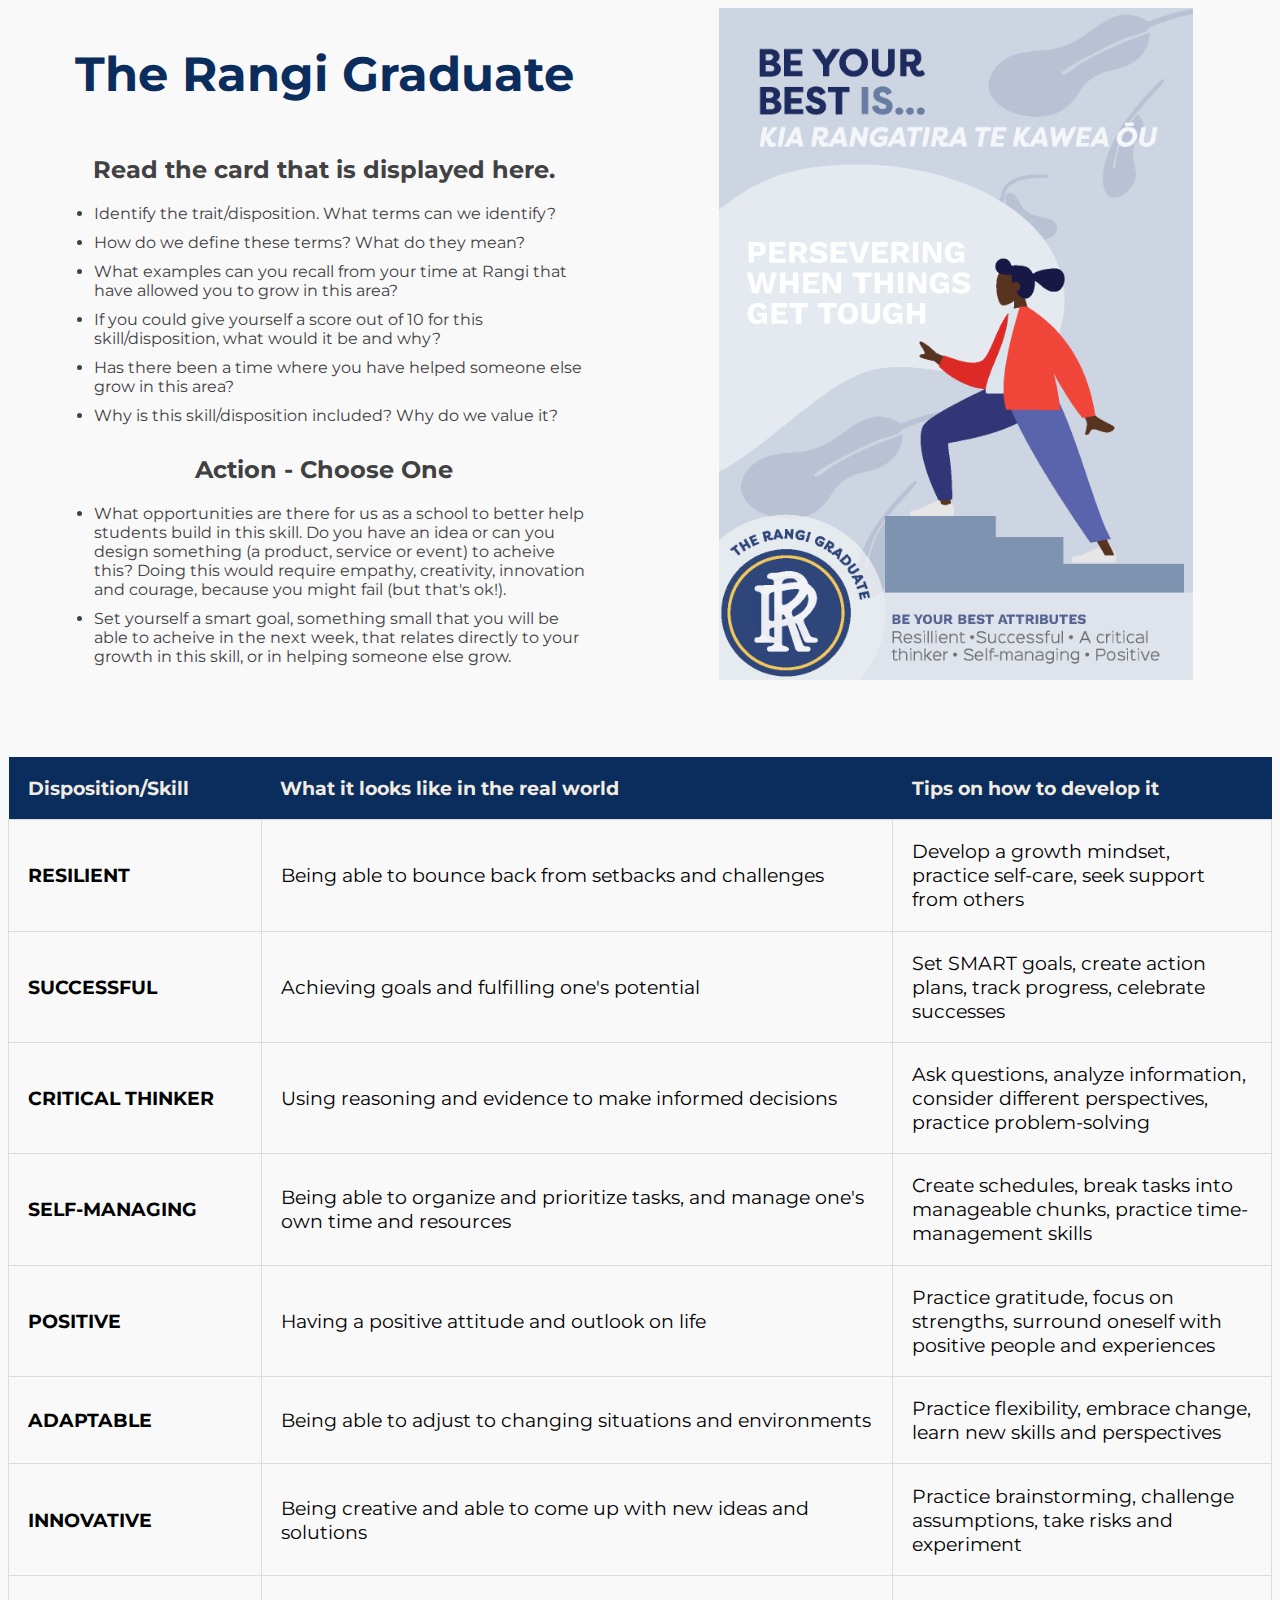
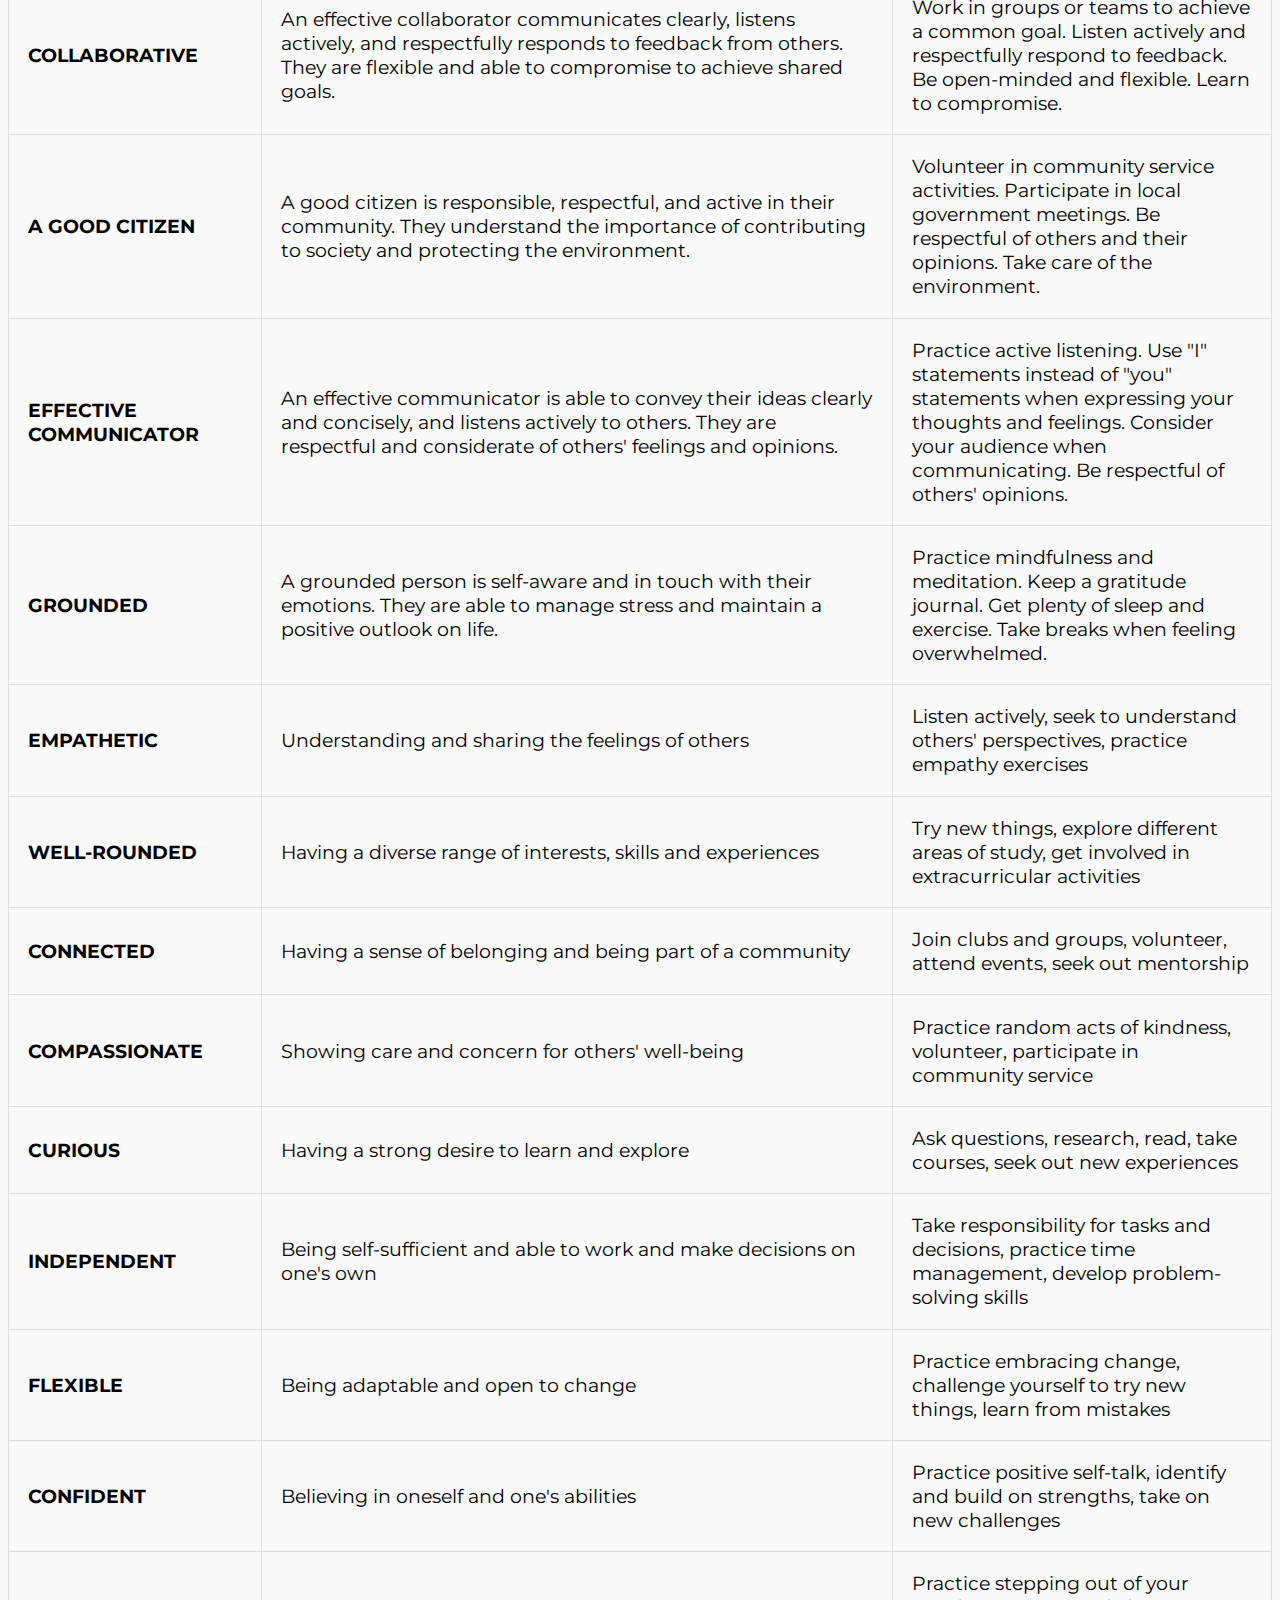
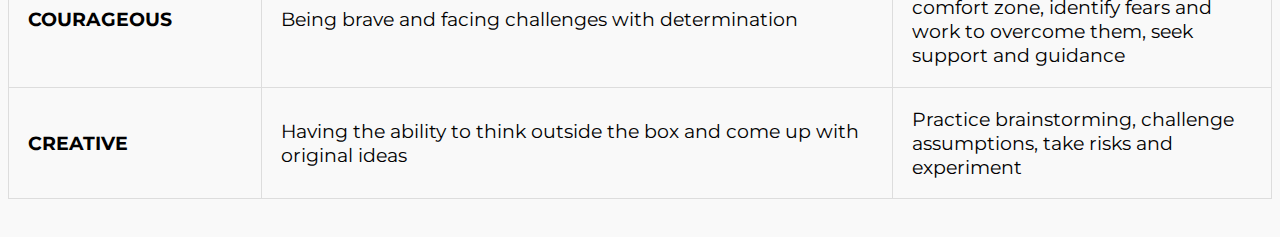
==== surprise_me/indexSurp.html @ 7ae43c40 "Add files via upload" ====
<!DOCTYPE html>
<html>
  <head>
    <meta charset="UTF-8">
    <title>Rangi Graduate</title>
    <link rel="stylesheet" type="text/css" href="styleSurp.css">
    <link rel="preconnect" href="https://fonts.gstatic.com">
    <link href="https://fonts.googleapis.com/css2?family=Montserrat:wght@400;700&display=swap" rel="stylesheet">
  </head>
  <body>
    <div id="container">
      <div id="info-section">
        <h1>The Rangi Graduate</h1>
        <h2>Read the card that is displayed here.</h2>
        <ul>
          <li>Identify the trait/disposition. What terms can we identify?</li>
          <li>How do we define these terms? What do they mean?</li>
          <li>What examples can you recall from your time at Rangi that have allowed you to grow in this area?</li>
          <li>If you could give yourself a score out of 10 for this skill/disposition, what would it be and why?</li>
          <li>Has there been a time where you have helped someone else grow in this area?</li>
          <li>Why is this skill/disposition included? Why do we value it?</li>
        </ul>
        <h2>Action - Choose One</h2>
        <ul>
          <li>What opportunities are there for us as a school to better help students build in this skill. Do you have an idea or can you design something (a product, service or event) to acheive this? Doing this would require empathy, creativity, innovation and courage, because you might fail (but that's ok!).</li>
          <li>Set yourself a smart goal, something small that you will be able to acheive in the next week, that relates directly to your growth in this skill, or in helping someone else grow.</li>
        </ul>

      </div>
      <div id="image-section">
        <img id="image" src="" alt="Random image">
      </div>
    </div>
    <script src="scriptSurp.js"></script>

</br>
</br>

    <div id="table-section">
        <table>
          <tr>
            <th>Disposition/Skill</th>
            <th>What it looks like in the real world</th>
            <th>Tips on how to develop it</th>
          </tr>
          <tr>
            <td>Resilient</td>
            <td>Being able to bounce back from setbacks and challenges</td>
            <td>Develop a growth mindset, practice self-care, seek support from others</td>
          </tr>
          <tr>
            <td>Successful</td>
            <td>Achieving goals and fulfilling one's potential</td>
            <td>Set SMART goals, create action plans, track progress, celebrate successes</td>
          </tr>
          <tr>
            <td>Critical Thinker</td>
            <td>Using reasoning and evidence to make informed decisions</td>
            <td>Ask questions, analyze information, consider different perspectives, practice problem-solving</td>
          </tr>
          <tr>
            <td>Self-Managing</td>
            <td>Being able to organize and prioritize tasks, and manage one's own time and resources</td>
            <td>Create schedules, break tasks into manageable chunks, practice time-management skills</td>
          </tr>
          <tr>
            <td>Positive</td>
            <td>Having a positive attitude and outlook on life</td>
            <td>Practice gratitude, focus on strengths, surround oneself with positive people and experiences</td>
          </tr>
          <tr>
            <td>Adaptable</td>
            <td>Being able to adjust to changing situations and environments</td>
            <td>Practice flexibility, embrace change, learn new skills and perspectives</td>
          </tr>
          <tr>
            <td>Innovative</td>
            <td>Being creative and able to come up with new ideas and solutions</td>
            <td>Practice brainstorming, challenge assumptions, take risks and experiment</td>
          </tr>
          <tr>
    <td>Collaborative</td>
    <td>An effective collaborator communicates clearly, listens actively, and respectfully responds to feedback from others. They are flexible and able to compromise to achieve shared goals.</td>
    <td>Work in groups or teams to achieve a common goal. Listen actively and respectfully respond to feedback. Be open-minded and flexible. Learn to compromise.</td>
  </tr>
  <tr>
    <td>A good citizen</td>
    <td>A good citizen is responsible, respectful, and active in their community. They understand the importance of contributing to society and protecting the environment.</td>
    <td>Volunteer in community service activities. Participate in local government meetings. Be respectful of others and their opinions. Take care of the environment.</td>
  </tr>
  <tr>
    <td>Effective communicator</td>
    <td>An effective communicator is able to convey their ideas clearly and concisely, and listens actively to others. They are respectful and considerate of others' feelings and opinions.</td>
    <td>Practice active listening. Use "I" statements instead of "you" statements when expressing your thoughts and feelings. Consider your audience when communicating. Be respectful of others' opinions.</td>
  </tr>
  <tr>
    <td>Grounded</td>
    <td>A grounded person is self-aware and in touch with their emotions. They are able to manage stress and maintain a positive outlook on life.</td>
    <td>Practice mindfulness and meditation. Keep a gratitude journal. Get plenty of sleep and exercise. Take breaks when feeling overwhelmed.</td>
  </tr>
  <tr>
    <td>Empathetic</td>
    <td>Understanding and sharing the feelings of others</td>
    <td>Listen actively, seek to understand others' perspectives, practice empathy exercises</td>
  </tr>
  <tr>
    <td>Well-rounded</td>
    <td>Having a diverse range of interests, skills and experiences</td>
    <td>Try new things, explore different areas of study, get involved in extracurricular activities</td>
  </tr>
  <tr>
    <td>Connected</td>
    <td>Having a sense of belonging and being part of a community</td>
    <td>Join clubs and groups, volunteer, attend events, seek out mentorship</td>
  </tr>
  <tr>
    <td>Compassionate</td>
    <td>Showing care and concern for others' well-being</td>
    <td>Practice random acts of kindness, volunteer, participate in community service</td>
  </tr>
  <tr>
    <td>Curious</td>
    <td>Having a strong desire to learn and explore</td>
    <td>Ask questions, research, read, take courses, seek out new experiences</td>
  </tr>
  <tr>
    <td>Independent</td>
    <td>Being self-sufficient and able to work and make decisions on one's own</td>
    <td>Take responsibility for tasks and decisions, practice time management, develop problem-solving skills</td>
  </tr>
  <tr>
    <tr>
    <td>Flexible</td>
    <td>Being adaptable and open to change</td>
    <td>Practice embracing change, challenge yourself to try new things, learn from mistakes</td>
  </tr>
  <tr>
    <td>Confident</td>
    <td>Believing in oneself and one's abilities</td>
    <td>Practice positive self-talk, identify and build on strengths, take on new challenges</td>
  </tr>
  <tr>
    <td>Courageous</td>
    <td>Being brave and facing challenges with determination</td>
    <td>Practice stepping out of your comfort zone, identify fears and work to overcome them, seek support and guidance</td>
  </tr>
  <tr>
    <td>Creative</td>
    <td>Having the ability to think outside the box and come up with original ideas</td>
    <td>Practice brainstorming, challenge assumptions, take risks and experiment</td>
  </tr>
</table>


  </body>
</html>
---- surprise_me/styleSurp.css ----
body {
        font-family: 'Montserrat', sans-serif;
        background-color: #f9f9f9;
        animation: fadeInAnimation ease 3s;
            animation-iteration-count: 1;
            animation-fill-mode: forwards;
      }

      @keyframes fadeInAnimation {
           0% {
               opacity: 0;
           }
           100% {
               opacity: 1;
           }
         }

#container {
  width: 100%;
  height: 100%;
  display: flex;
  justify-content: center;
  align-items: center;
}

#info-section {
  width: 50%;
  height: 100%;
  display: flex;
  flex-direction: column;
  justify-content: center;
  align-items: center;
}

#info-section h1 {
  font-size: 3em;
  color: #0B2D5D;
}

}

#info-section p {
  font-size: 1.5em;
}

#info-section ul {
  margin: 0 auto;
  text-align: left;
  max-width: 500px;
}

#image-section {
  width: 50%;
  height: 100%;
  display: flex;
  justify-content: center;
  align-items: center;
}

#image {
  max-width: 75%;
  max-height: 75%;
}

.ul{
  align: center;
  line-height: 1.7; /* increase the line spacing */
}

h2, li {
  color: #414042;
}


li {
  margin-bottom: 10px; /* add some margin between li items */
}



      table {
        width: 100%;
        border-collapse: collapse;
        border-spacing: 0;
        margin: 2em 0;
        font-size: 1.2em;
      }

      th {
        text-align: left;
        background-color: #0B2D5D;
        color: #F1ECE1;
        padding: 1em;
        font-weight: bold;
      }

      td {
        padding: 1em;
        border: 1px solid #ddd;
      }

      td:first-child {
        width: 20%;
        font-weight: bold;
        text-transform: uppercase;
      }

      td:nth-child(2) {
        width: 50%;
      }

      td:nth-child(3) {
        width: 30%;
      }

      tr:hover td {
        background-color: #F1ECE1;
        color: #0B2D5D;
      }
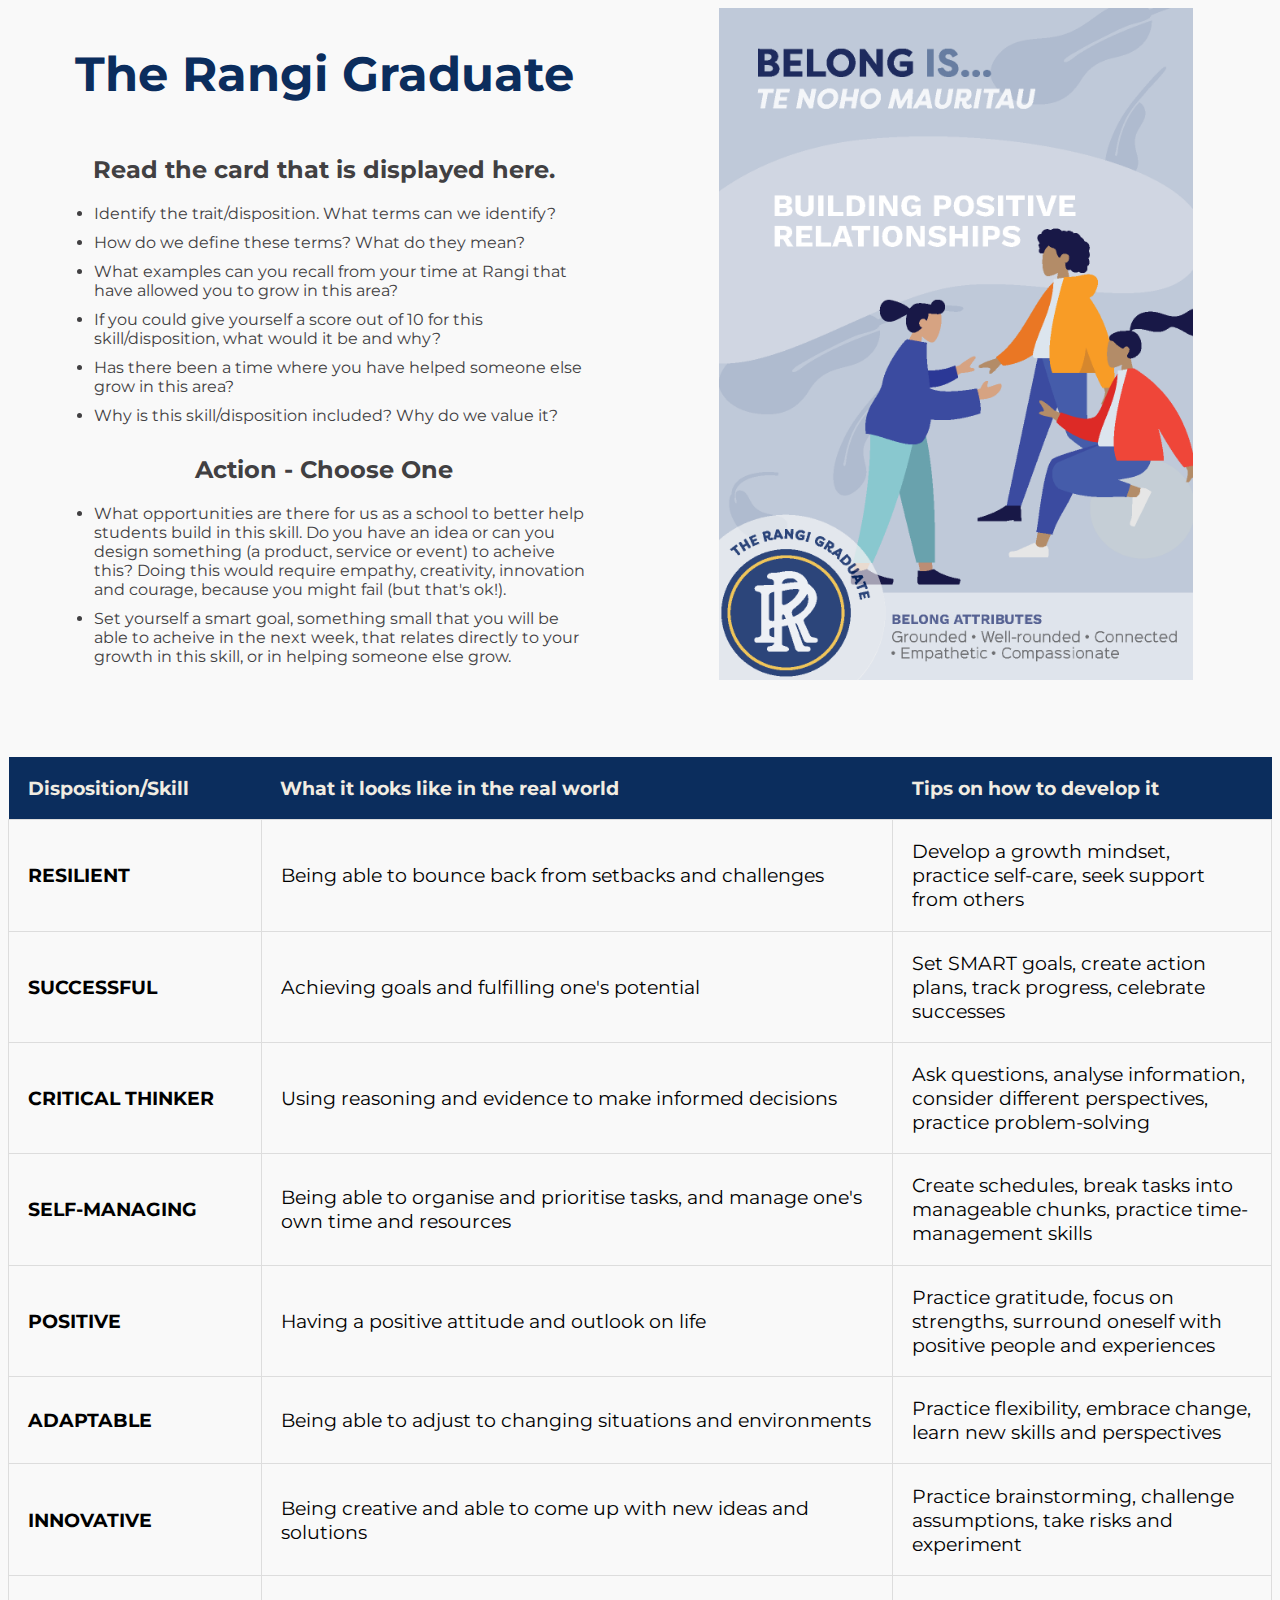
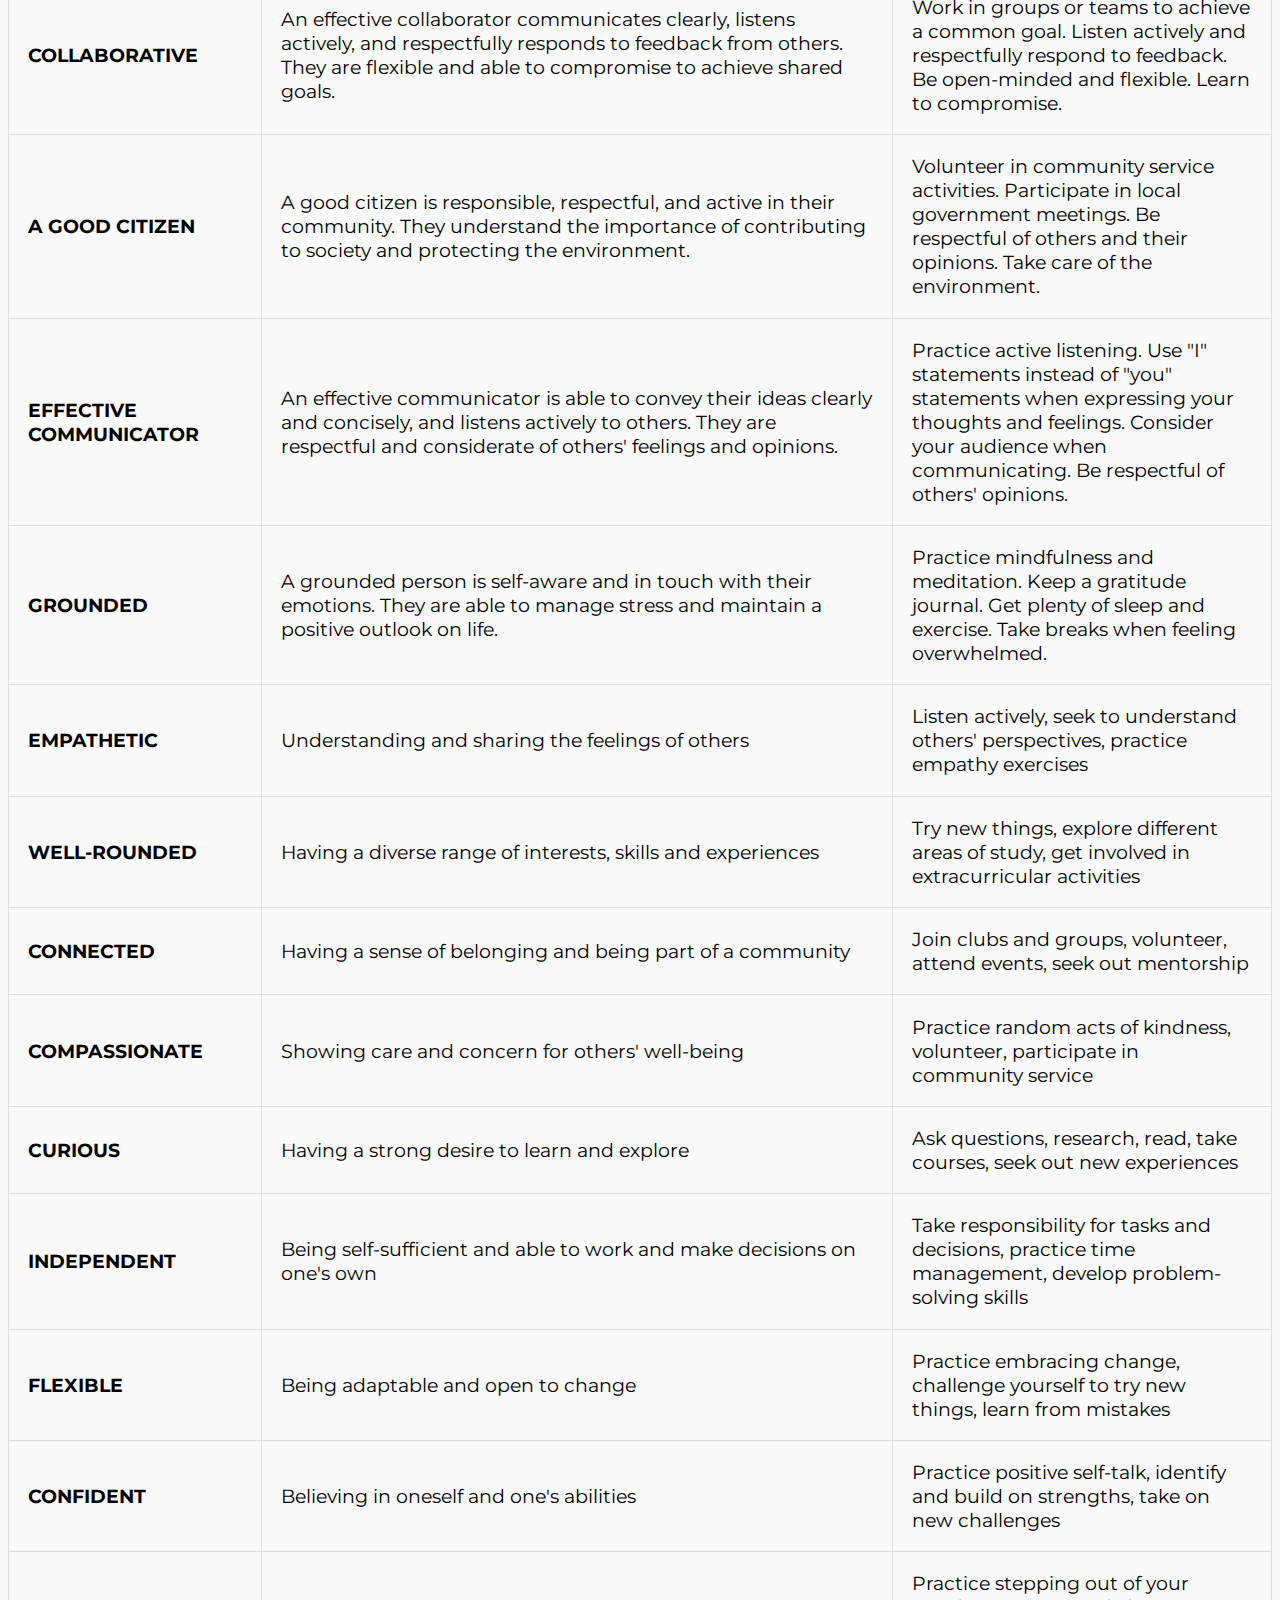
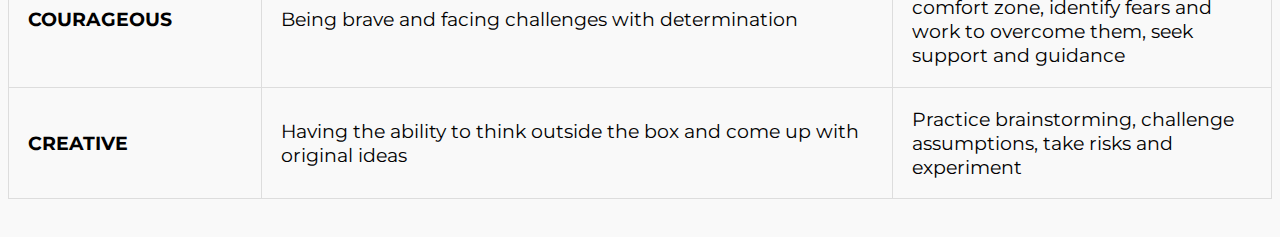
==== commit 57cd4ab1: "Update indexSurp.html" ====
--- a/surprise_me/indexSurp.html
+++ b/surprise_me/indexSurp.html
@@ -56,11 +56,11 @@
           <tr>
             <td>Critical Thinker</td>
             <td>Using reasoning and evidence to make informed decisions</td>
-            <td>Ask questions, analyze information, consider different perspectives, practice problem-solving</td>
+            <td>Ask questions, analyse information, consider different perspectives, practice problem-solving</td>
           </tr>
           <tr>
             <td>Self-Managing</td>
-            <td>Being able to organize and prioritize tasks, and manage one's own time and resources</td>
+            <td>Being able to organise and prioritise tasks, and manage one's own time and resources</td>
             <td>Create schedules, break tasks into manageable chunks, practice time-management skills</td>
           </tr>
           <tr>
@@ -84,12 +84,12 @@
     <td>Work in groups or teams to achieve a common goal. Listen actively and respectfully respond to feedback. Be open-minded and flexible. Learn to compromise.</td>
   </tr>
   <tr>
-    <td>A good citizen</td>
+    <td>A Good Citizen</td>
     <td>A good citizen is responsible, respectful, and active in their community. They understand the importance of contributing to society and protecting the environment.</td>
     <td>Volunteer in community service activities. Participate in local government meetings. Be respectful of others and their opinions. Take care of the environment.</td>
   </tr>
   <tr>
-    <td>Effective communicator</td>
+    <td>Effective Communicator</td>
     <td>An effective communicator is able to convey their ideas clearly and concisely, and listens actively to others. They are respectful and considerate of others' feelings and opinions.</td>
     <td>Practice active listening. Use "I" statements instead of "you" statements when expressing your thoughts and feelings. Consider your audience when communicating. Be respectful of others' opinions.</td>
   </tr>
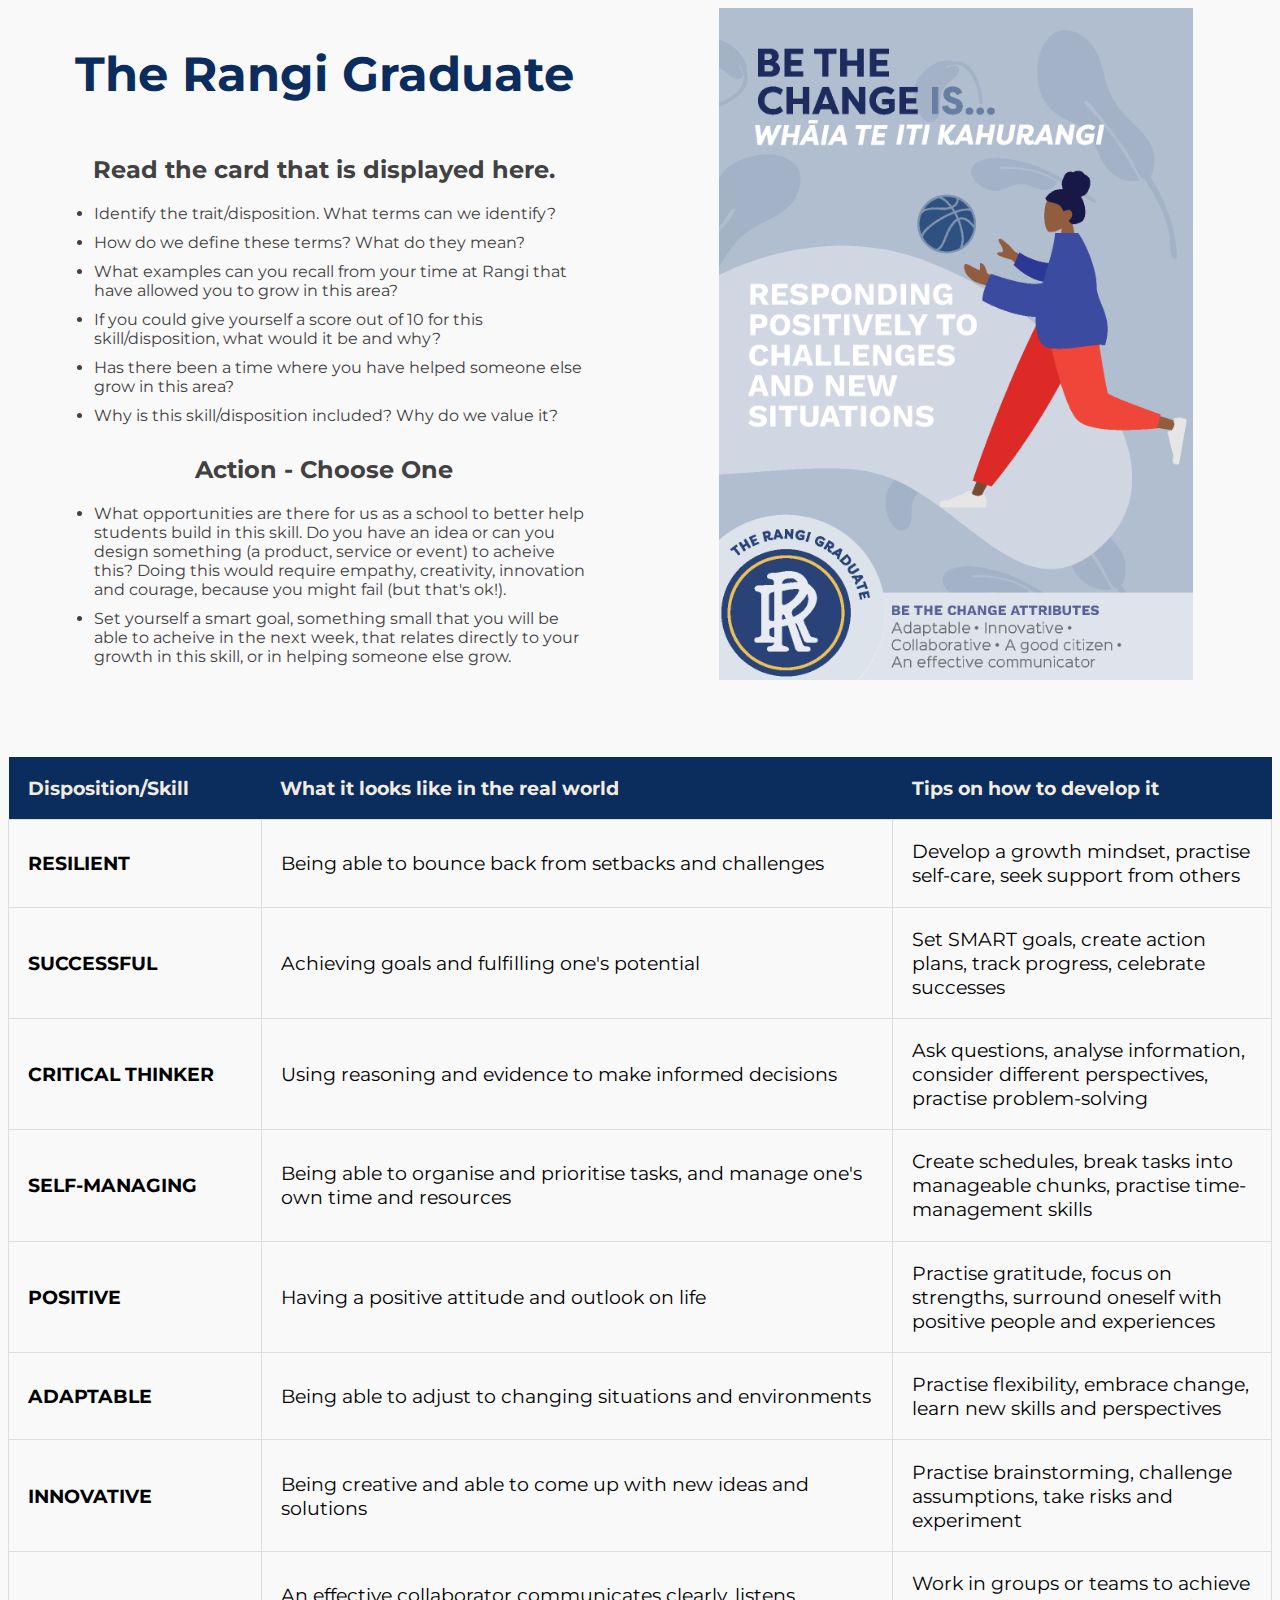
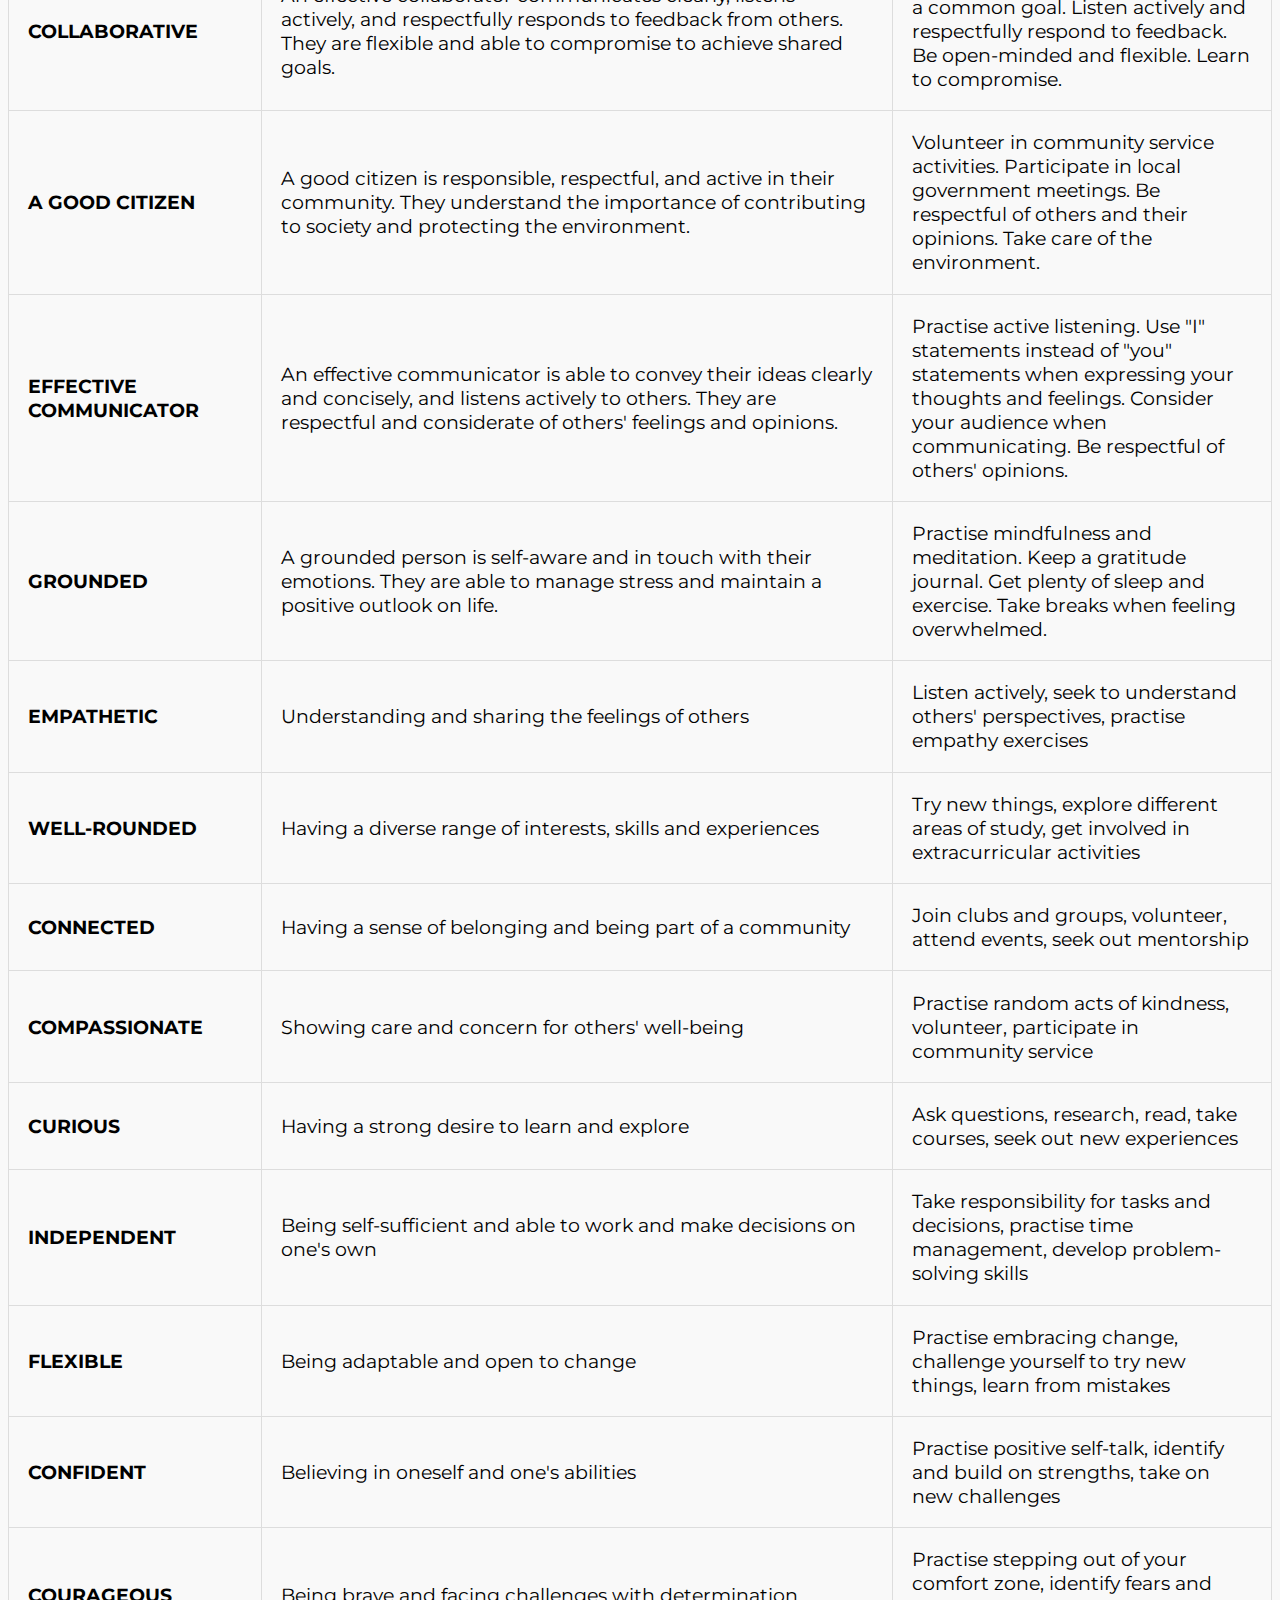
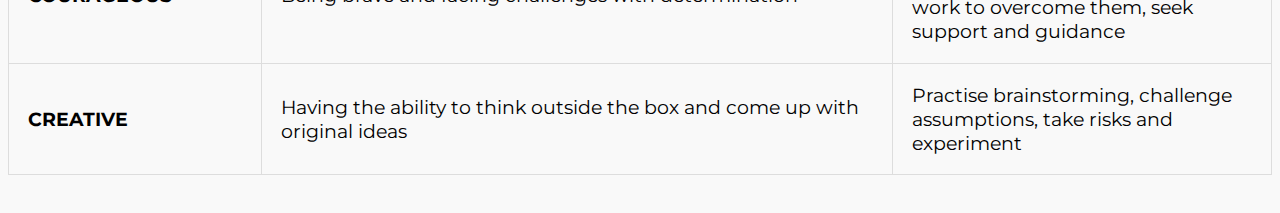
==== commit 7a332a32: "Update indexSurp.html" ====
--- a/surprise_me/indexSurp.html
+++ b/surprise_me/indexSurp.html
@@ -46,7 +46,7 @@
           <tr>
             <td>Resilient</td>
             <td>Being able to bounce back from setbacks and challenges</td>
-            <td>Develop a growth mindset, practice self-care, seek support from others</td>
+            <td>Develop a growth mindset, practise self-care, seek support from others</td>
           </tr>
           <tr>
             <td>Successful</td>
@@ -56,27 +56,27 @@
           <tr>
             <td>Critical Thinker</td>
             <td>Using reasoning and evidence to make informed decisions</td>
-            <td>Ask questions, analyse information, consider different perspectives, practice problem-solving</td>
+            <td>Ask questions, analyse information, consider different perspectives, practise problem-solving</td>
           </tr>
           <tr>
             <td>Self-Managing</td>
             <td>Being able to organise and prioritise tasks, and manage one's own time and resources</td>
-            <td>Create schedules, break tasks into manageable chunks, practice time-management skills</td>
+            <td>Create schedules, break tasks into manageable chunks, practise time-management skills</td>
           </tr>
           <tr>
             <td>Positive</td>
             <td>Having a positive attitude and outlook on life</td>
-            <td>Practice gratitude, focus on strengths, surround oneself with positive people and experiences</td>
+            <td>Practise gratitude, focus on strengths, surround oneself with positive people and experiences</td>
           </tr>
           <tr>
             <td>Adaptable</td>
             <td>Being able to adjust to changing situations and environments</td>
-            <td>Practice flexibility, embrace change, learn new skills and perspectives</td>
+            <td>Practise flexibility, embrace change, learn new skills and perspectives</td>
           </tr>
           <tr>
             <td>Innovative</td>
             <td>Being creative and able to come up with new ideas and solutions</td>
-            <td>Practice brainstorming, challenge assumptions, take risks and experiment</td>
+            <td>Practise brainstorming, challenge assumptions, take risks and experiment</td>
           </tr>
           <tr>
     <td>Collaborative</td>
@@ -91,17 +91,17 @@
   <tr>
     <td>Effective Communicator</td>
     <td>An effective communicator is able to convey their ideas clearly and concisely, and listens actively to others. They are respectful and considerate of others' feelings and opinions.</td>
-    <td>Practice active listening. Use "I" statements instead of "you" statements when expressing your thoughts and feelings. Consider your audience when communicating. Be respectful of others' opinions.</td>
+    <td>Practise active listening. Use "I" statements instead of "you" statements when expressing your thoughts and feelings. Consider your audience when communicating. Be respectful of others' opinions.</td>
   </tr>
   <tr>
     <td>Grounded</td>
     <td>A grounded person is self-aware and in touch with their emotions. They are able to manage stress and maintain a positive outlook on life.</td>
-    <td>Practice mindfulness and meditation. Keep a gratitude journal. Get plenty of sleep and exercise. Take breaks when feeling overwhelmed.</td>
+    <td>Practise mindfulness and meditation. Keep a gratitude journal. Get plenty of sleep and exercise. Take breaks when feeling overwhelmed.</td>
   </tr>
   <tr>
     <td>Empathetic</td>
     <td>Understanding and sharing the feelings of others</td>
-    <td>Listen actively, seek to understand others' perspectives, practice empathy exercises</td>
+    <td>Listen actively, seek to understand others' perspectives, practise empathy exercises</td>
   </tr>
   <tr>
     <td>Well-rounded</td>
@@ -116,7 +116,7 @@
   <tr>
     <td>Compassionate</td>
     <td>Showing care and concern for others' well-being</td>
-    <td>Practice random acts of kindness, volunteer, participate in community service</td>
+    <td>Practise random acts of kindness, volunteer, participate in community service</td>
   </tr>
   <tr>
     <td>Curious</td>
@@ -126,28 +126,28 @@
   <tr>
     <td>Independent</td>
     <td>Being self-sufficient and able to work and make decisions on one's own</td>
-    <td>Take responsibility for tasks and decisions, practice time management, develop problem-solving skills</td>
+    <td>Take responsibility for tasks and decisions, practise time management, develop problem-solving skills</td>
   </tr>
   <tr>
     <tr>
     <td>Flexible</td>
     <td>Being adaptable and open to change</td>
-    <td>Practice embracing change, challenge yourself to try new things, learn from mistakes</td>
+    <td>Practise embracing change, challenge yourself to try new things, learn from mistakes</td>
   </tr>
   <tr>
     <td>Confident</td>
     <td>Believing in oneself and one's abilities</td>
-    <td>Practice positive self-talk, identify and build on strengths, take on new challenges</td>
+    <td>Practise positive self-talk, identify and build on strengths, take on new challenges</td>
   </tr>
   <tr>
     <td>Courageous</td>
     <td>Being brave and facing challenges with determination</td>
-    <td>Practice stepping out of your comfort zone, identify fears and work to overcome them, seek support and guidance</td>
+    <td>Practise stepping out of your comfort zone, identify fears and work to overcome them, seek support and guidance</td>
   </tr>
   <tr>
     <td>Creative</td>
     <td>Having the ability to think outside the box and come up with original ideas</td>
-    <td>Practice brainstorming, challenge assumptions, take risks and experiment</td>
+    <td>Practise brainstorming, challenge assumptions, take risks and experiment</td>
   </tr>
 </table>
 
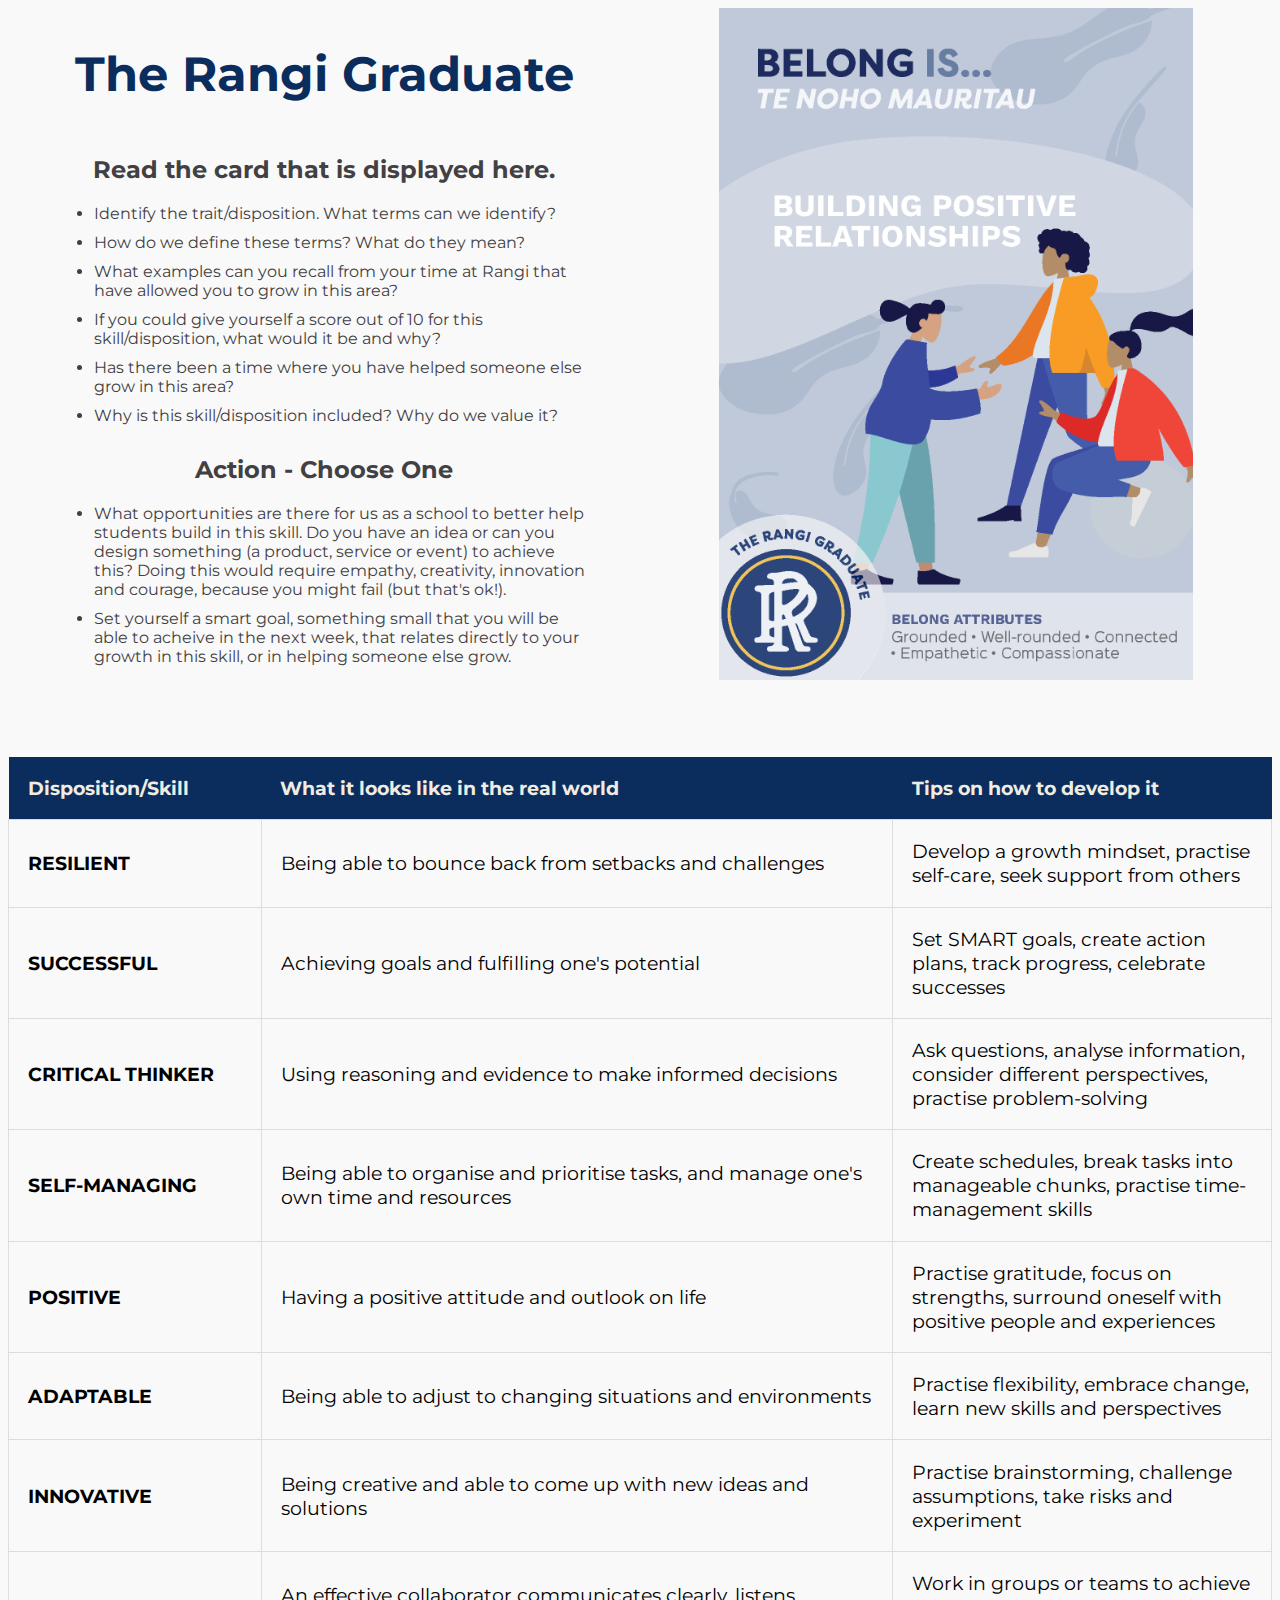
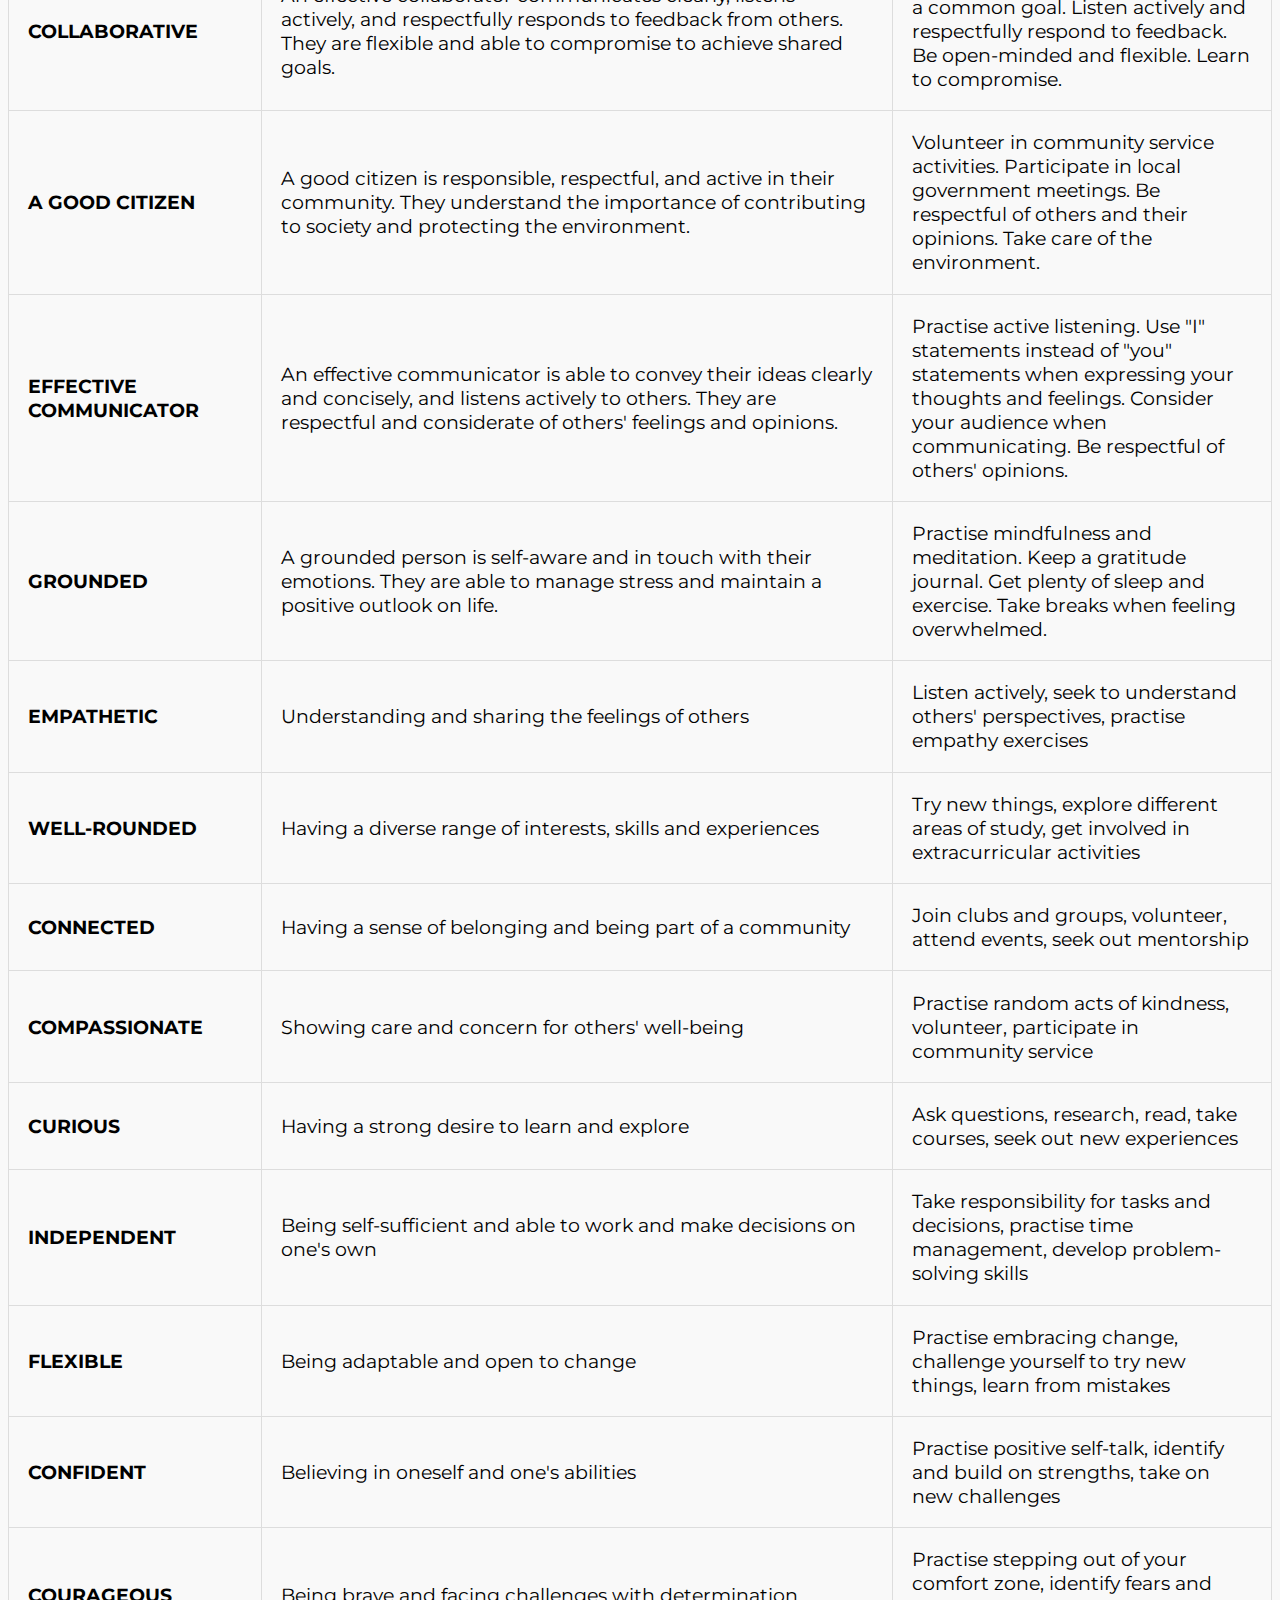
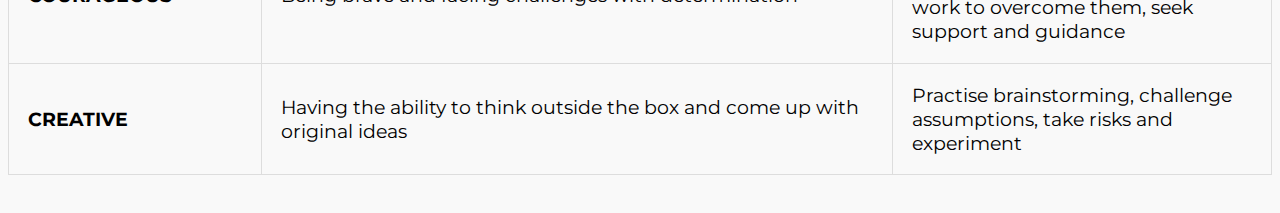
==== commit 28b44ed8: "Update indexSurp.html" ====
--- a/surprise_me/indexSurp.html
+++ b/surprise_me/indexSurp.html
@@ -22,7 +22,7 @@
         </ul>
         <h2>Action - Choose One</h2>
         <ul>
-          <li>What opportunities are there for us as a school to better help students build in this skill. Do you have an idea or can you design something (a product, service or event) to acheive this? Doing this would require empathy, creativity, innovation and courage, because you might fail (but that's ok!).</li>
+          <li>What opportunities are there for us as a school to better help students build in this skill. Do you have an idea or can you design something (a product, service or event) to achieve this? Doing this would require empathy, creativity, innovation and courage, because you might fail (but that's ok!).</li>
           <li>Set yourself a smart goal, something small that you will be able to acheive in the next week, that relates directly to your growth in this skill, or in helping someone else grow.</li>
         </ul>
 
